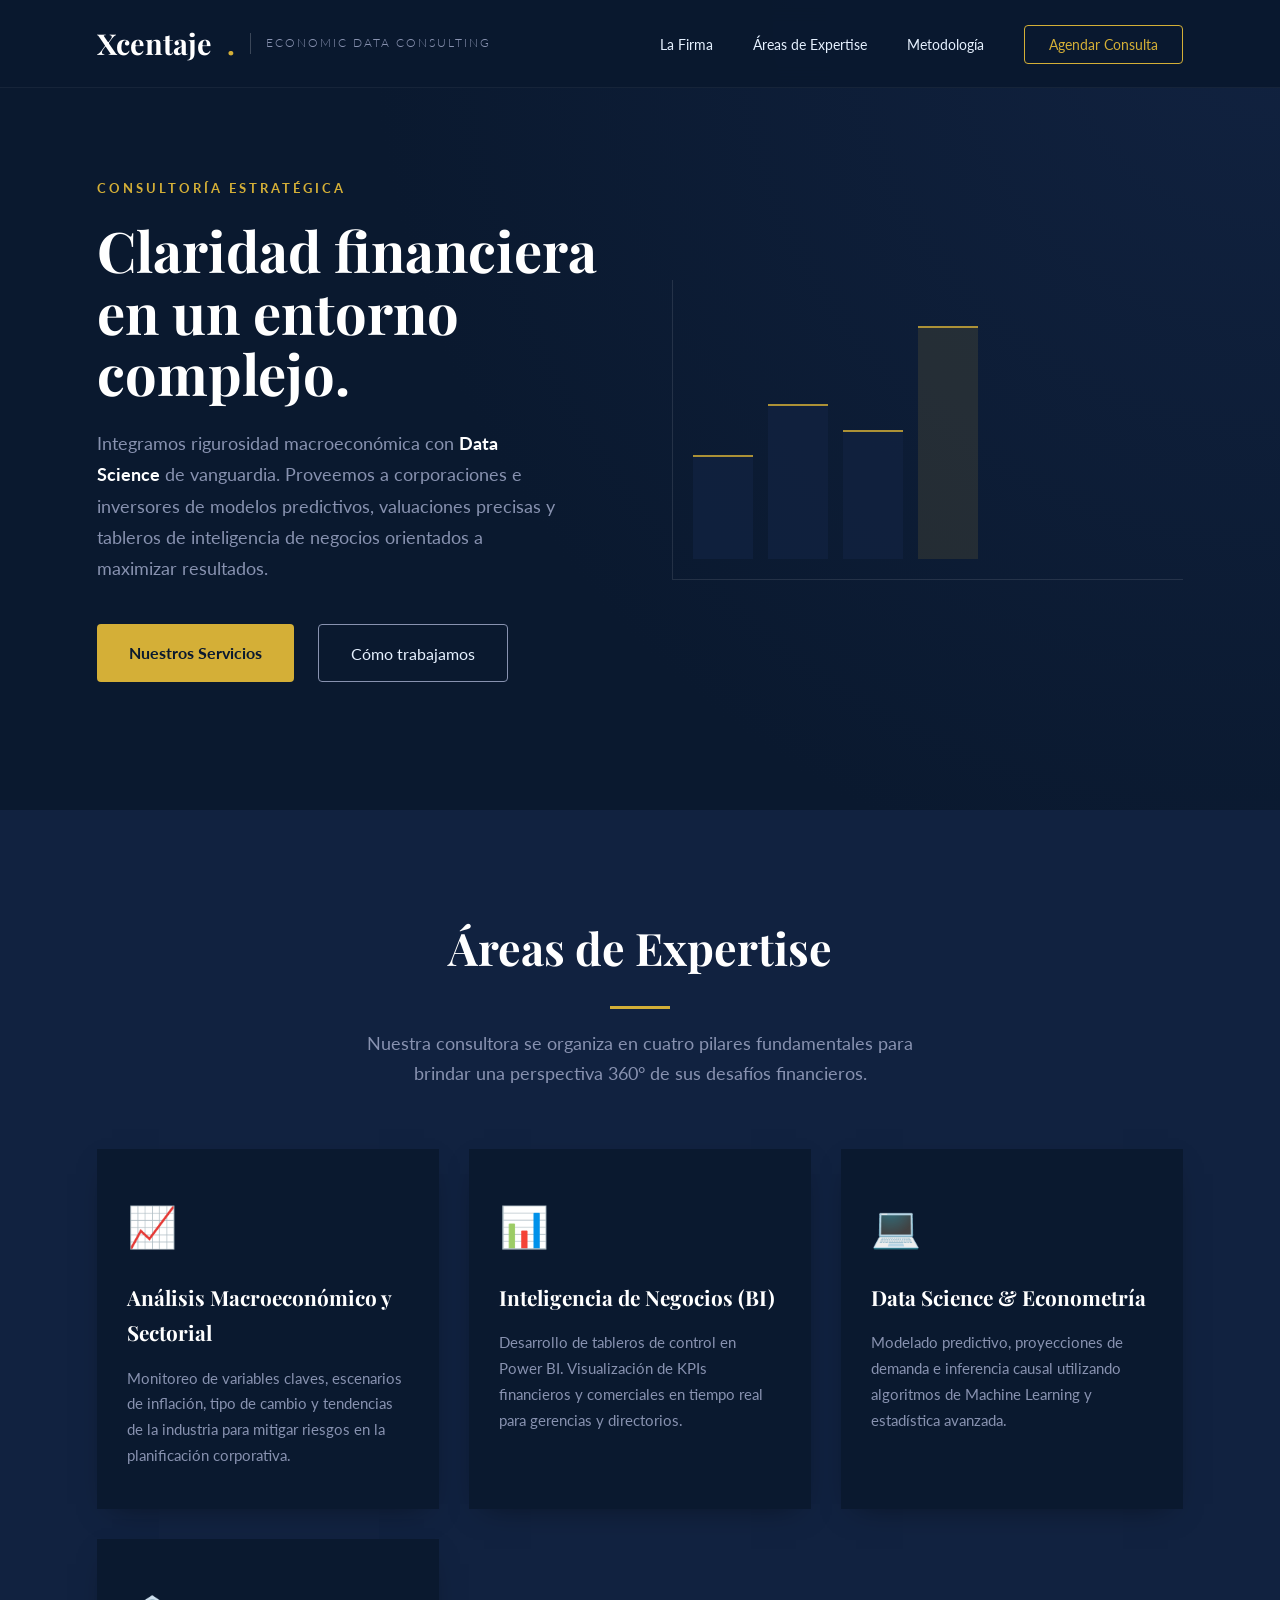
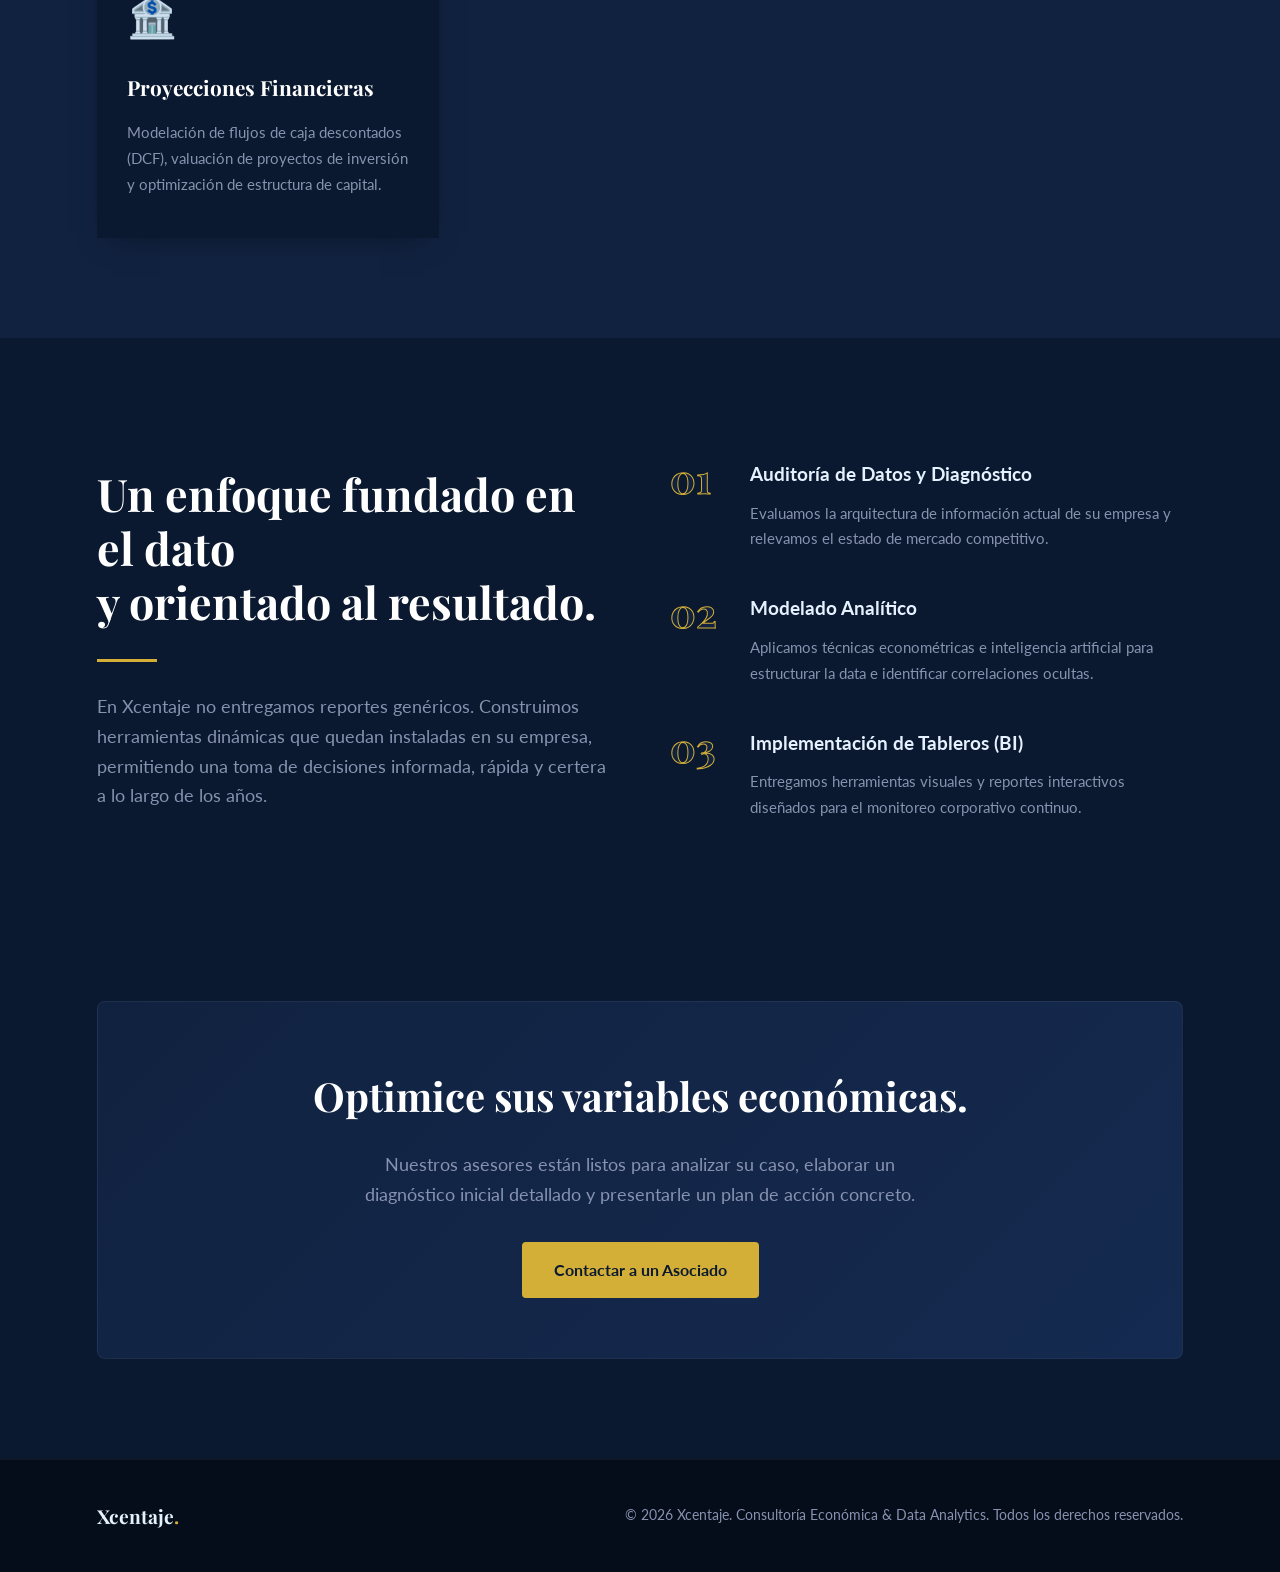
==== index.html @ 8b8109c4 "Commit inicial de propuesta consultora" ====
<!DOCTYPE html>
<html lang="es">

<head>
    <meta charset="UTF-8">
    <meta name="viewport" content="width=device-width, initial-scale=1.0">
    <title>Xcentaje | Consultoría Económica & Data Analytics</title>
    <!-- Fuentes corporativas modernas: Playfair Display para títulos (otorga autoridad) y Lato para lectura -->
    <link
        href="https://fonts.googleapis.com/css2?family=Lato:wght@300;400;700&family=Playfair+Display:wght@500;700&display=swap"
        rel="stylesheet">
    <link rel="stylesheet" href="style.css">
</head>

<body>
    <!-- Menú de Navegación -->
    <nav class="navbar">
        <div class="container nav-container">
            <div class="logo">
                Xcentaje<span class="dot">.</span>
                <span class="logo-sub">Economic Data Consulting</span>
            </div>
            <ul class="nav-menu">
                <li><a href="#firma">La Firma</a></li>
                <li><a href="#expertise">Áreas de Expertise</a></li>
                <li><a href="#metodologia">Metodología</a></li>
                <li><a href="#contacto" class="btn-gold">Agendar Consulta</a></li>
            </ul>
        </div>
    </nav>

    <!-- Hero Section -->
    <section class="hero" id="firma">
        <div class="container hero-grid">
            <div class="hero-text">
                <div class="tagline">CONSULTORÍA ESTRATÉGICA</div>
                <h1>Claridad financiera en un entorno complejo.</h1>
                <p>Integramos rigurosidad macroeconómica con <strong>Data Science</strong> de vanguardia. Proveemos a
                    corporaciones e inversores de modelos predictivos, valuaciones precisas y tableros de inteligencia
                    de negocios orientados a maximizar resultados.</p>
                <div class="hero-buttons">
                    <a href="#expertise" class="btn-gold-solid">Nuestros Servicios</a>
                    <a href="#metodologia" class="btn-outline-white">Cómo trabajamos</a>
                </div>
            </div>
            <!-- Elemento decorativo gráfico (representa un gráfico económico) -->
            <div class="hero-graphic">
                <div class="bar bar-1"></div>
                <div class="bar bar-2"></div>
                <div class="bar bar-3"></div>
                <div class="bar bar-4"></div>
                <div class="trend-line"></div>
            </div>
        </div>
    </section>

    <!-- Áreas de Expertise -->
    <section class="expertise-section" id="expertise">
        <div class="container">
            <div class="section-title text-center">
                <h2>Áreas de Expertise</h2>
                <div class="divider text-center"></div>
                <p>Nuestra consultora se organiza en cuatro pilares fundamentales para brindar una perspectiva 360° de
                    sus desafíos financieros.</p>
            </div>

            <div class="expertise-grid">
                <!-- Tarjeta 1 -->
                <div class="card-expertise">
                    <div class="icon">📈</div>
                    <h3>Análisis Macroeconómico y Sectorial</h3>
                    <p>Monitoreo de variables claves, escenarios de inflación, tipo de cambio y tendencias de la
                        industria para mitigar riesgos en la planificación corporativa.</p>
                </div>
                <!-- Tarjeta 2 -->
                <div class="card-expertise">
                    <div class="icon">📊</div>
                    <h3>Inteligencia de Negocios (BI)</h3>
                    <p>Desarrollo de tableros de control en Power BI. Visualización de KPIs financieros y comerciales en
                        tiempo real para gerencias y directorios.</p>
                </div>
                <!-- Tarjeta 3 -->
                <div class="card-expertise">
                    <div class="icon">💻</div>
                    <h3>Data Science & Econometría</h3>
                    <p>Modelado predictivo, proyecciones de demanda e inferencia causal utilizando algoritmos de Machine
                        Learning y estadística avanzada.</p>
                </div>
                <!-- Tarjeta 4 -->
                <div class="card-expertise">
                    <div class="icon">🏦</div>
                    <h3>Proyecciones Financieras</h3>
                    <p>Modelación de flujos de caja descontados (DCF), valuación de proyectos de inversión y
                        optimización de estructura de capital.</p>
                </div>
            </div>
        </div>
    </section>

    <!-- Metodología (Proceso) -->
    <section class="process-section" id="metodologia">
        <div class="container">
            <div class="process-grid">
                <div class="process-info">
                    <h2>Un enfoque fundado en el dato <br>y orientado al resultado.</h2>
                    <div class="divider"></div>
                    <p>En Xcentaje no entregamos reportes genéricos. Construimos herramientas dinámicas que quedan
                        instaladas en su empresa, permitiendo una toma de decisiones informada, rápida y certera a lo
                        largo de los años.</p>
                </div>
                <div class="process-steps">
                    <div class="step">
                        <div class="step-num">01</div>
                        <div class="step-text">
                            <h4>Auditoría de Datos y Diagnóstico</h4>
                            <p>Evaluamos la arquitectura de información actual de su empresa y relevamos el estado de
                                mercado competitivo.</p>
                        </div>
                    </div>
                    <div class="step">
                        <div class="step-num">02</div>
                        <div class="step-text">
                            <h4>Modelado Analítico</h4>
                            <p>Aplicamos técnicas econométricas e inteligencia artificial para estructurar la data e
                                identificar correlaciones ocultas.</p>
                        </div>
                    </div>
                    <div class="step">
                        <div class="step-num">03</div>
                        <div class="step-text">
                            <h4>Implementación de Tableros (BI)</h4>
                            <p>Entregamos herramientas visuales y reportes interactivos diseñados para el monitoreo
                                corporativo continuo.</p>
                        </div>
                    </div>
                </div>
            </div>
        </div>
    </section>

    <!-- Call to action -->
    <section class="cta-section" id="contacto">
        <div class="container text-center">
            <div class="cta-box">
                <h2>Optimice sus variables económicas.</h2>
                <p>Nuestros asesores están listos para analizar su caso, elaborar un diagnóstico inicial detallado y
                    presentarle un plan de acción concreto.</p>
                <div class="cta-buttons" style="margin-top: 2rem;">
                    <a href="#" class="btn-gold-solid">Contactar a un Asociado</a>
                </div>
            </div>
        </div>
    </section>

    <!-- Footer -->
    <footer>
        <div class="container footer-content">
            <div class="footer-logo">
                Xcentaje<span class="dot">.</span>
            </div>
            <div class="footer-copy">
                &copy; 2026 Xcentaje. Consultoría Económica & Data Analytics. Todos los derechos reservados.
            </div>
        </div>
    </footer>
</body>

</html>
---- style.css ----
/* === Variables de Diseño Corporativo (Económico/Consultoría) === */
:root {
    --primary-dark: #0A192F;
    /* Azul marino muy oscuro, serio */
    --secondary-dark: #112240;
    /* Azul secundario para tarjetas */
    --gold: #D4AF37;
    /* Dorado para denotar riqueza/finanzas */
    --gold-hover: #F1D570;
    --text-main: #E6F1FF;
    /* Blanco azulado para máxima lectura */
    --text-muted: #8892B0;
    /* Gris azulado para párrafos */
    --white: #ffffff;

    --font-heading: 'Playfair Display', serif;
    /* Autoridad y elegancia */
    --font-body: 'Lato', sans-serif;
    /* Minimalismo y legibilidad datos */
}

* {
    margin: 0;
    padding: 0;
    box-sizing: border-box;
}

body {
    background-color: var(--primary-dark);
    color: var(--text-main);
    font-family: var(--font-body);
    line-height: 1.7;
    overflow-x: hidden;
}

.container {
    max-width: 1150px;
    margin: 0 auto;
    padding: 0 2rem;
}

.text-center {
    text-align: center;
}

/* === Navbar === */
.navbar {
    position: fixed;
    width: 100%;
    top: 0;
    background-color: rgba(10, 25, 47, 0.95);
    backdrop-filter: blur(10px);
    border-bottom: 1px solid rgba(255, 255, 255, 0.05);
    z-index: 1000;
    padding: 1.2rem 0;
    transition: 0.3s;
}

.nav-container {
    display: flex;
    justify-content: space-between;
    align-items: center;
}

.logo {
    font-family: var(--font-heading);
    font-size: 1.8rem;
    font-weight: 700;
    color: var(--white);
    display: flex;
    align-items: center;
    gap: 15px;
}

.logo .dot {
    color: var(--gold);
}

.logo-sub {
    font-family: var(--font-body);
    font-size: 0.75rem;
    color: var(--text-muted);
    font-weight: 300;
    letter-spacing: 2px;
    border-left: 1px solid rgba(255, 255, 255, 0.2);
    padding-left: 15px;
    text-transform: uppercase;
}

.nav-menu {
    list-style: none;
    display: flex;
    gap: 2.5rem;
    align-items: center;
}

.nav-menu a {
    text-decoration: none;
    color: var(--text-main);
    font-size: 0.9rem;
    font-weight: 400;
    transition: 0.3s;
}

.nav-menu a:hover {
    color: var(--gold);
}

/* Botones Nav */
.btn-gold {
    border: 1px solid var(--gold);
    padding: 0.6rem 1.5rem;
    border-radius: 4px;
    color: var(--gold) !important;
}

.btn-gold:hover {
    background-color: rgba(212, 175, 55, 0.1);
}

/* === Botones Generales === */
.btn-gold-solid {
    background-color: var(--gold);
    color: var(--primary-dark) !important;
    text-decoration: none;
    padding: 0.9rem 2rem;
    border-radius: 4px;
    font-weight: 700;
    transition: 0.3s;
    display: inline-block;
}

.btn-gold-solid:hover {
    background-color: var(--gold-hover);
    transform: translateY(-2px);
}

.btn-outline-white {
    border: 1px solid var(--text-muted);
    color: var(--text-main) !important;
    text-decoration: none;
    padding: 0.9rem 2rem;
    border-radius: 4px;
    font-weight: 400;
    transition: 0.3s;
    display: inline-block;
}

.btn-outline-white:hover {
    border-color: var(--white);
    color: var(--white) !important;
    background-color: rgba(255, 255, 255, 0.05);
}

/* === Hero Section === */
.hero {
    padding-top: 150px;
    padding-bottom: 100px;
    min-height: 90vh;
    display: flex;
    align-items: center;
    position: relative;
    background: radial-gradient(circle at top right, rgba(17, 34, 64, 1) 0%, rgba(10, 25, 47, 1) 60%);
}

.hero-grid {
    display: grid;
    grid-template-columns: 1fr 1fr;
    gap: 4rem;
    align-items: center;
}

.tagline {
    color: var(--gold);
    font-size: 0.8rem;
    font-weight: 700;
    letter-spacing: 3px;
    margin-bottom: 20px;
}

.hero h1 {
    font-family: var(--font-heading);
    font-size: 3.5rem;
    line-height: 1.1;
    margin-bottom: 1.5rem;
    color: var(--white);
}

.hero p {
    font-size: 1.15rem;
    color: var(--text-muted);
    margin-bottom: 2.5rem;
    max-width: 90%;
}

.hero p strong {
    color: var(--white);
    font-weight: 700;
}

.hero-buttons {
    display: flex;
    gap: 1.5rem;
}

/* Gráfico abstracto hero (Pura CSS) */
.hero-graphic {
    display: flex;
    align-items: flex-end;
    gap: 15px;
    height: 300px;
    position: relative;
    padding: 20px;
    border-bottom: 1px solid rgba(255, 255, 255, 0.1);
    border-left: 1px solid rgba(255, 255, 255, 0.1);
    animation: fadeIn 2s ease;
}

.bar {
    width: 60px;
    background: var(--secondary-dark);
    border-top: 2px solid var(--gold);
    transition: 1s ease-in-out;
    opacity: 0.8;
}

.bar:hover {
    opacity: 1;
    background: rgba(212, 175, 55, 0.2);
}

.bar-1 {
    height: 40%;
    animation: grow 1s ease-out;
}

.bar-2 {
    height: 60%;
    animation: grow 1.4s ease-out;
}

.bar-3 {
    height: 50%;
    animation: grow 1.8s ease-out;
}

.bar-4 {
    height: 90%;
    animation: grow 2.2s ease-out;
    background: rgba(212, 175, 55, 0.15);
}

@keyframes grow {
    from {
        height: 0;
    }
}

/* === Expertise Section === */
.expertise-section {
    padding: 100px 0;
    background-color: var(--secondary-dark);
}

.section-title {
    margin-bottom: 60px;
}

.section-title h2 {
    font-family: var(--font-heading);
    font-size: 2.8rem;
    color: var(--white);
}

.divider {
    height: 3px;
    width: 60px;
    background-color: var(--gold);
    margin: 20px auto;
}

.section-title p {
    color: var(--text-muted);
    max-width: 600px;
    margin: 0 auto;
    font-size: 1.1rem;
}

.expertise-grid {
    display: grid;
    grid-template-columns: repeat(auto-fit, minmax(250px, 1fr));
    gap: 30px;
}

.card-expertise {
    background-color: var(--primary-dark);
    padding: 40px 30px;
    border-top: 3px solid transparent;
    transition: 0.3s;
    box-shadow: 0 10px 30px -15px rgba(0, 0, 0, 0.5);
}

.card-expertise:hover {
    border-top-color: var(--gold);
    transform: translateY(-5px);
}

.card-expertise .icon {
    font-size: 2.5rem;
    margin-bottom: 20px;
}

.card-expertise h3 {
    font-family: var(--font-heading);
    font-size: 1.3rem;
    color: var(--white);
    margin-bottom: 15px;
}

.card-expertise p {
    font-size: 0.95rem;
    color: var(--text-muted);
}

/* === Proceso / Metodología === */
.process-section {
    padding: 120px 0;
    background-color: var(--primary-dark);
}

.process-grid {
    display: grid;
    grid-template-columns: 1fr 1fr;
    gap: 60px;
    align-items: center;
}

.process-info h2 {
    font-family: var(--font-heading);
    font-size: 2.8rem;
    color: var(--white);
    line-height: 1.2;
}

.process-info .divider {
    margin: 30px 0;
}

.process-info p {
    color: var(--text-muted);
    font-size: 1.1rem;
}

.process-steps {
    display: flex;
    flex-direction: column;
    gap: 40px;
}

.step {
    display: flex;
    gap: 20px;
}

.step-num {
    font-family: var(--font-heading);
    font-size: 2.5rem;
    color: var(--secondary-dark);
    font-weight: 700;
    line-height: 1;
    -webkit-text-stroke: 1px var(--gold);
    min-width: 60px;
}

.step-text h4 {
    color: var(--text-main);
    font-size: 1.2rem;
    margin-bottom: 10px;
}

.step-text p {
    color: var(--text-muted);
    font-size: 0.95rem;
}

/* === CTA Box === */
.cta-section {
    padding: 60px 0 100px 0;
    background-color: var(--primary-dark);
}

.cta-box {
    background: linear-gradient(135deg, var(--secondary-dark), #152A50);
    padding: 60px 40px;
    border-radius: 8px;
    border: 1px solid rgba(255, 255, 255, 0.05);
}

.cta-box h2 {
    font-family: var(--font-heading);
    font-size: 2.5rem;
    color: var(--white);
    margin-bottom: 20px;
}

.cta-box p {
    color: var(--text-muted);
    max-width: 600px;
    margin: 0 auto;
    font-size: 1.1rem;
}

/* === Footer === */
footer {
    background-color: #050d1a;
    padding: 40px 0;
    border-top: 1px solid rgba(255, 255, 255, 0.05);
}

.footer-content {
    display: flex;
    justify-content: space-between;
    align-items: center;
}

.footer-logo {
    font-family: var(--font-heading);
    color: var(--text-main);
    font-weight: 700;
    font-size: 1.2rem;
}

.footer-logo .dot {
    color: var(--gold);
}

.footer-copy {
    color: var(--text-muted);
    font-size: 0.85rem;
}

/* Responsivo Simple */
@media (max-width: 900px) {
    .nav-menu {
        display: none;
    }

    .hero-grid,
    .process-grid {
        grid-template-columns: 1fr;
    }

    .hero-graphic {
        display: none;
    }

    .hero h1 {
        font-size: 2.8rem;
    }
}
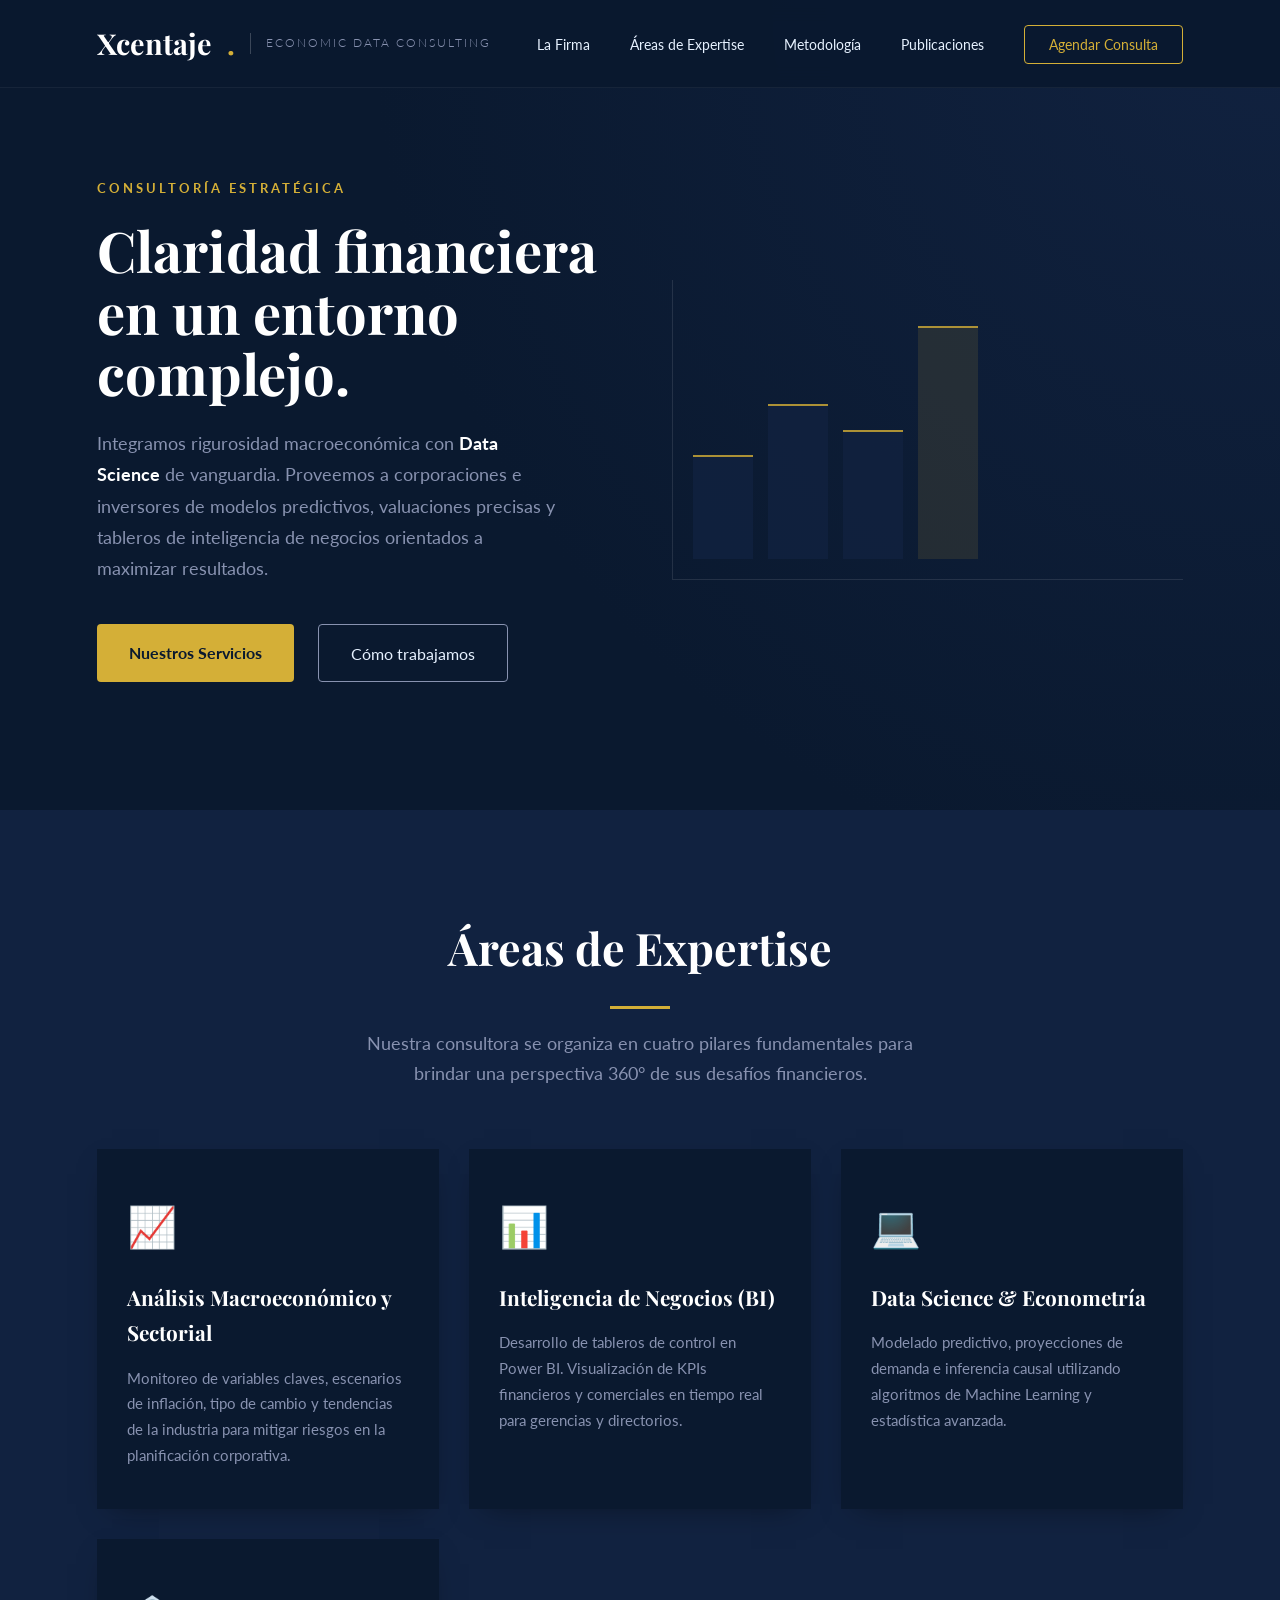
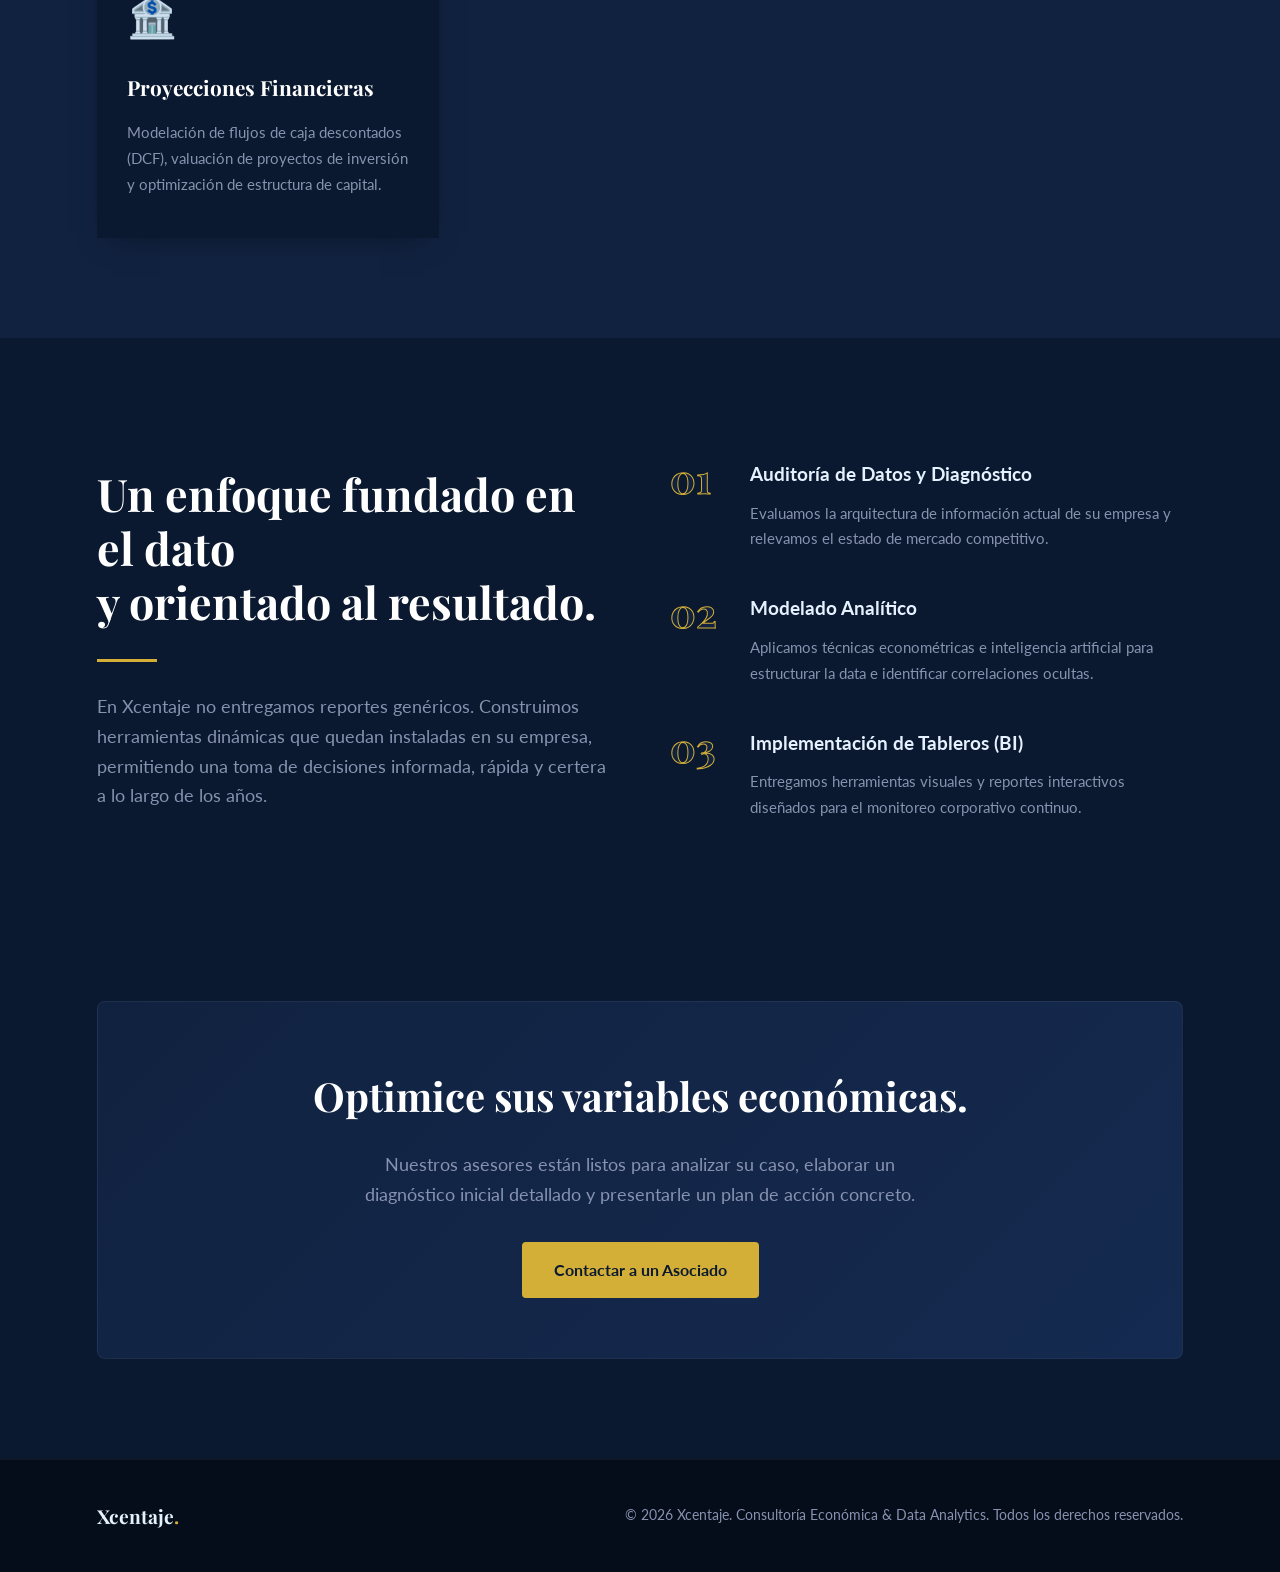
==== commit 1963bbdf: "Agregar seccion de publicaciones" ====
--- a/index.html
+++ b/index.html
@@ -24,6 +24,7 @@
                 <li><a href="#firma">La Firma</a></li>
                 <li><a href="#expertise">Áreas de Expertise</a></li>
                 <li><a href="#metodologia">Metodología</a></li>
+                <li><a href="publicaciones.html">Publicaciones</a></li>
                 <li><a href="#contacto" class="btn-gold">Agendar Consulta</a></li>
             </ul>
         </div>
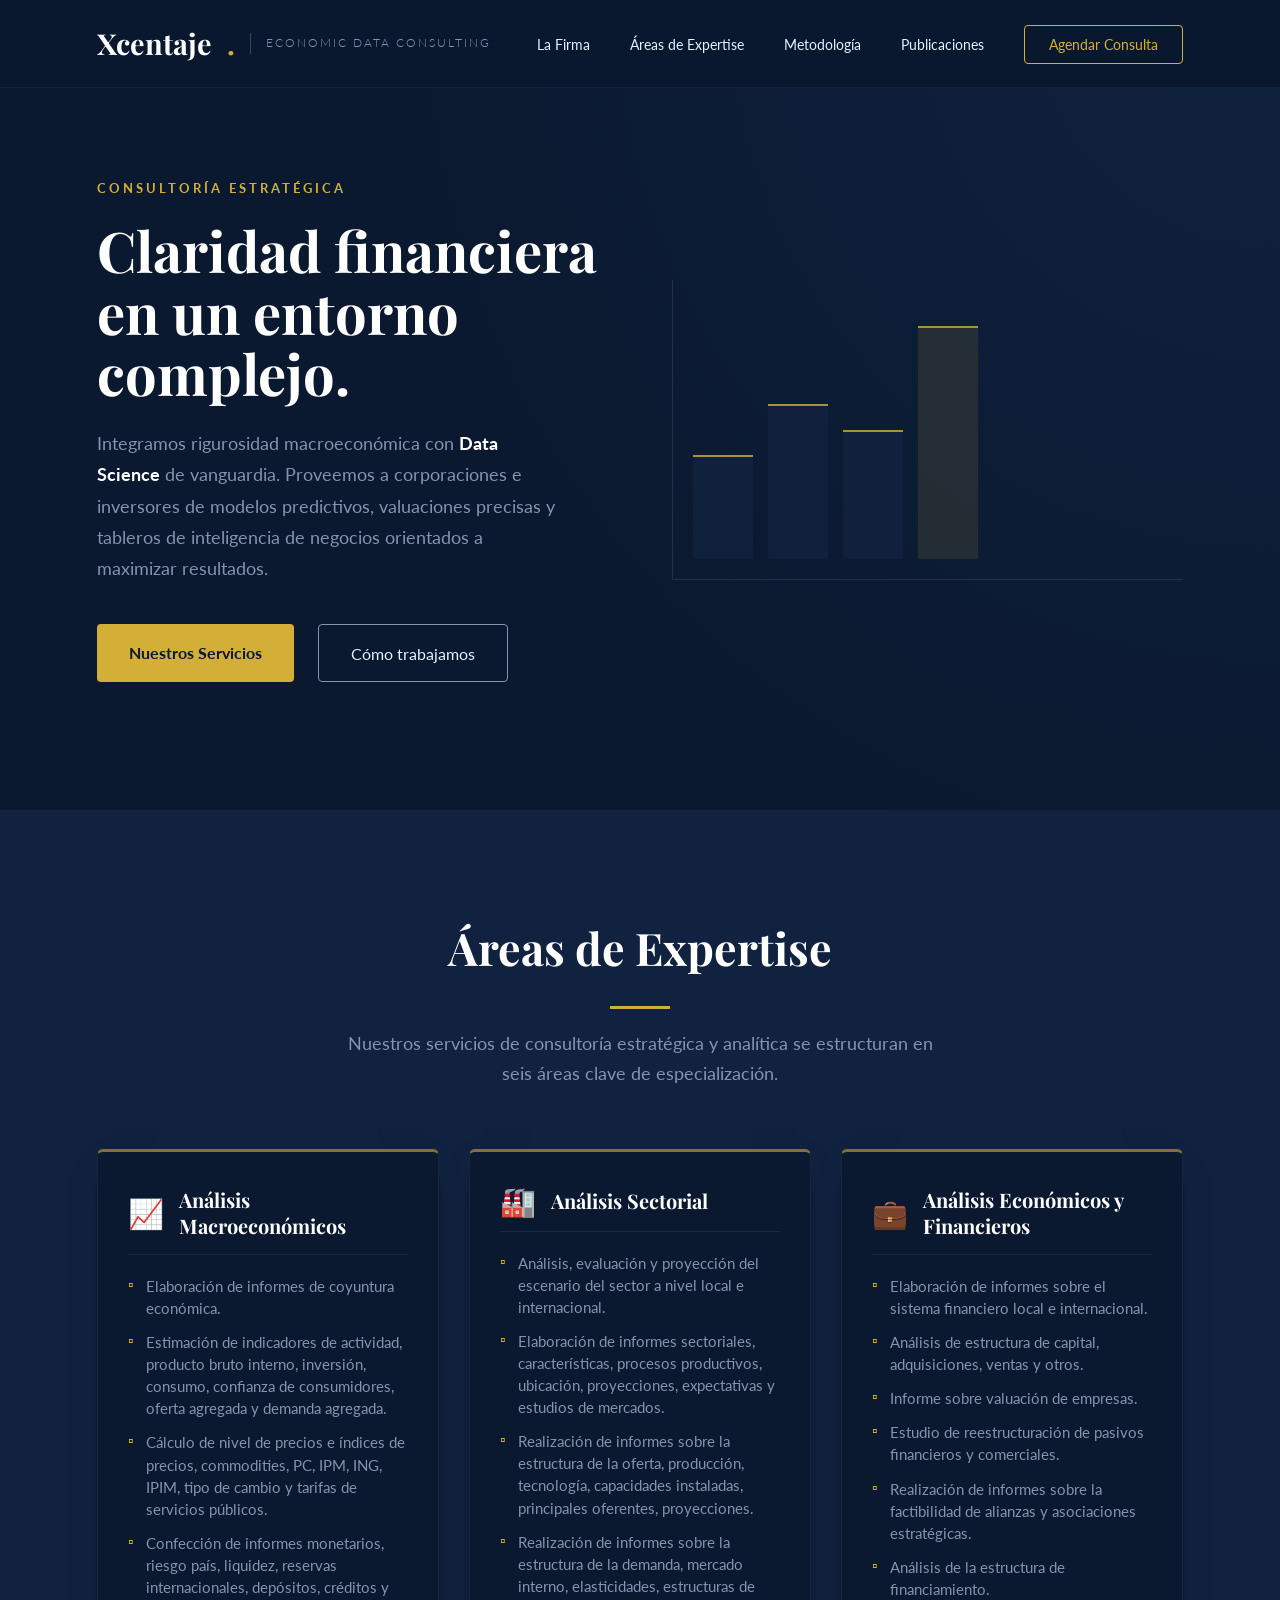
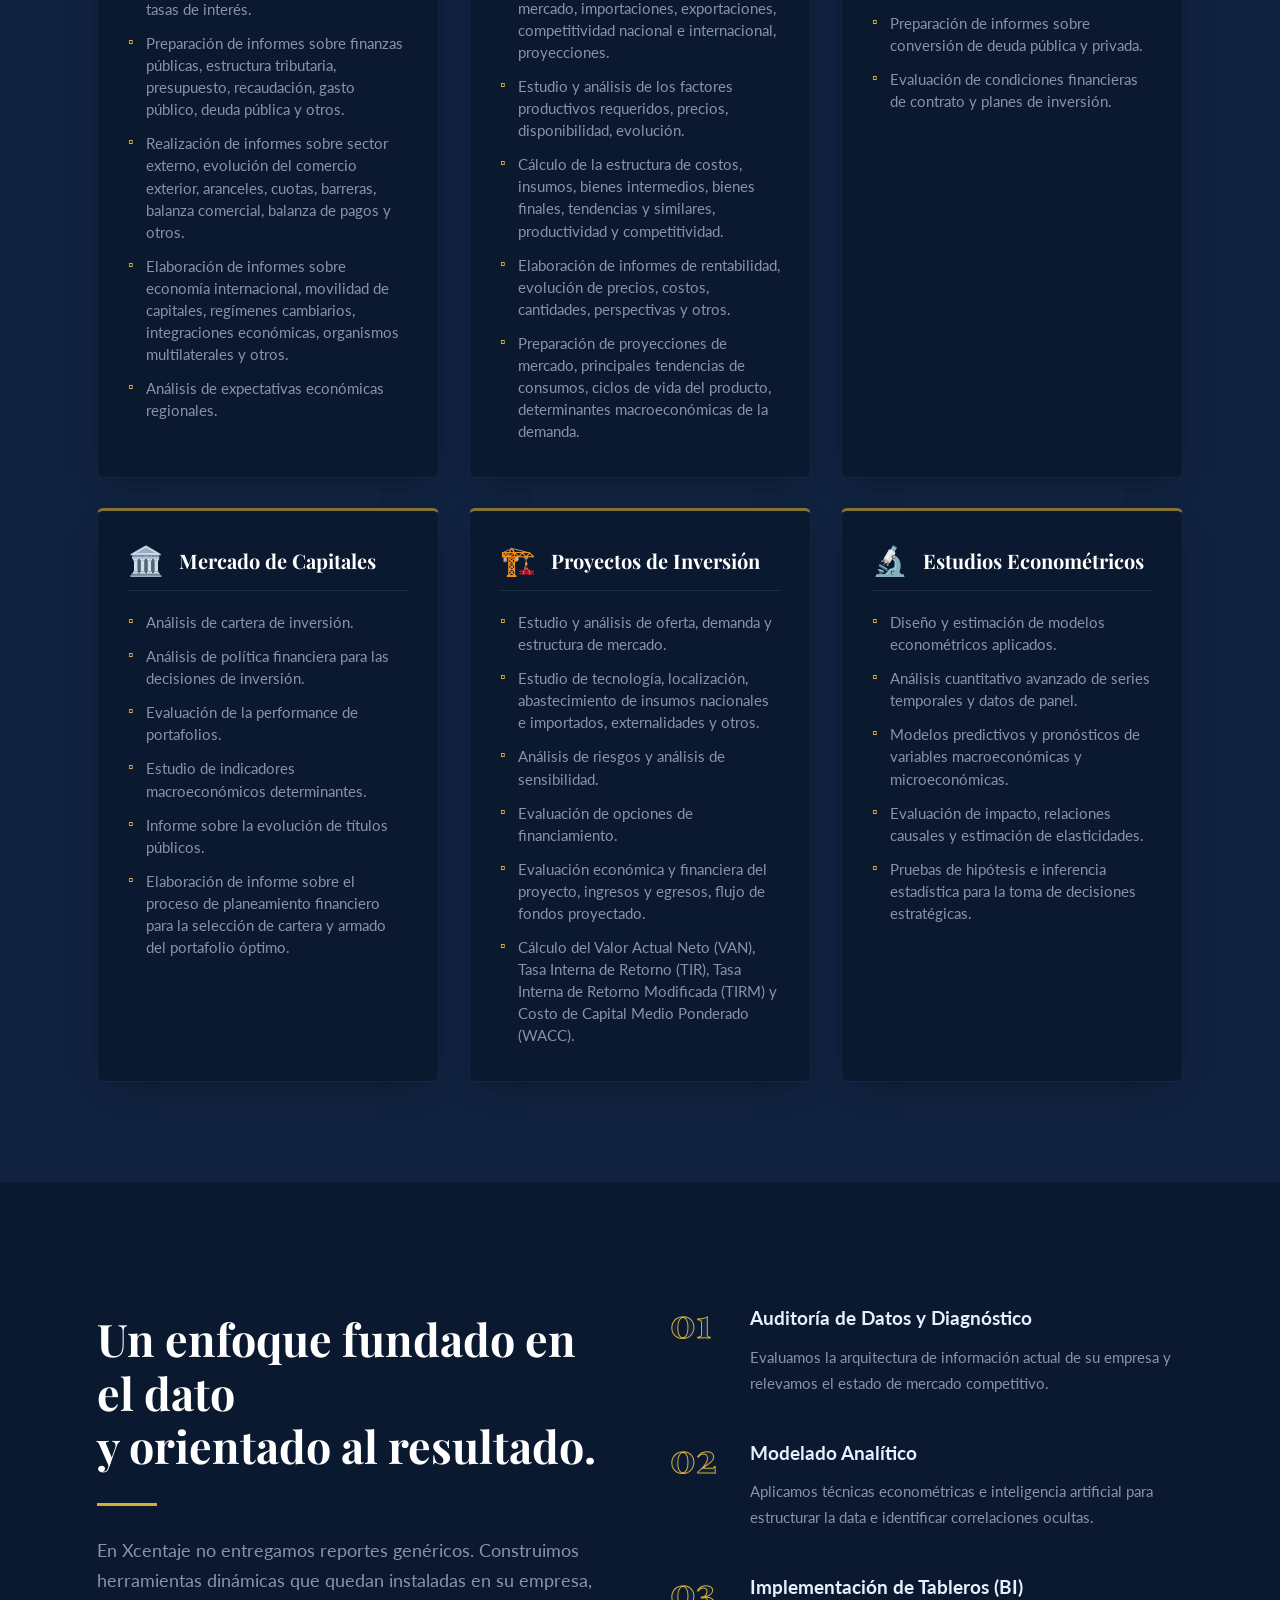
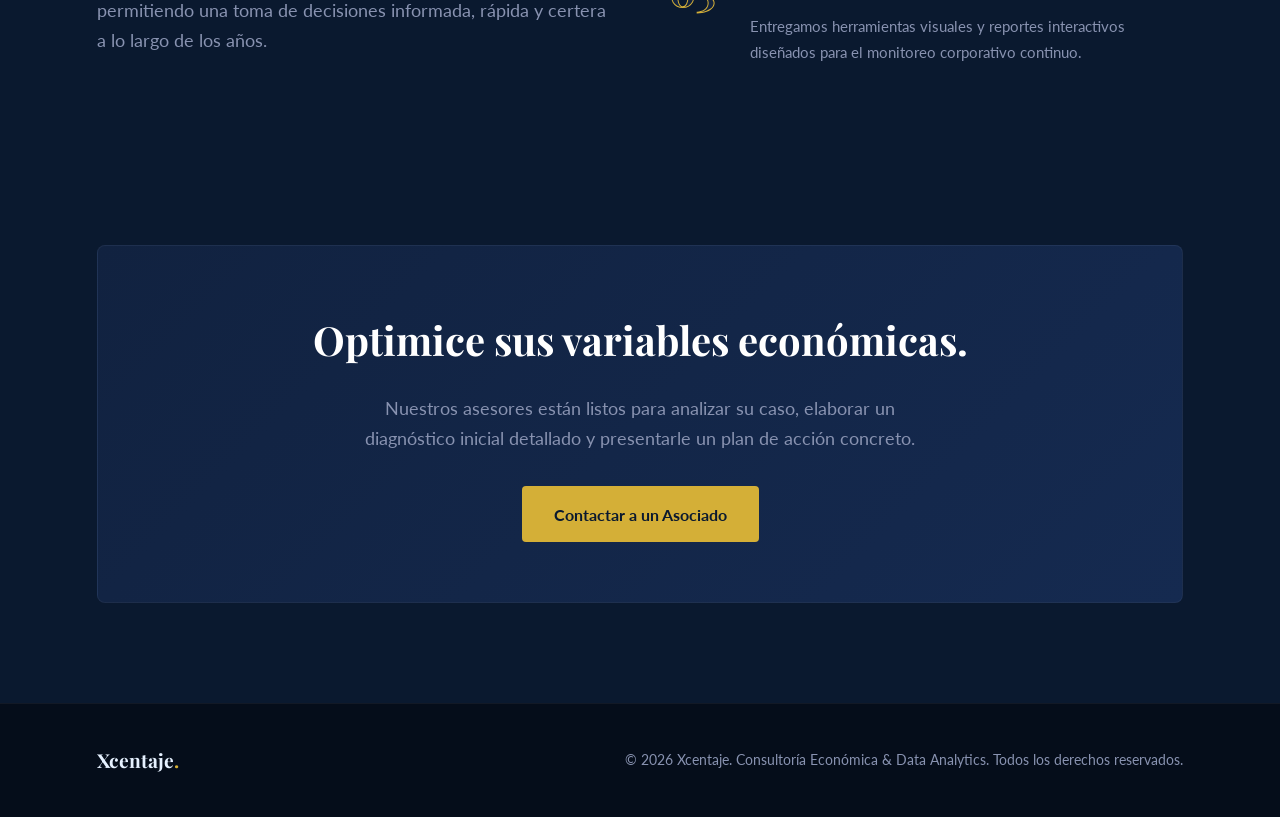
==== commit d8a7eb82: "Actualizar seccion de Areas de Expertise con detalle de estudios e informes" ====
--- a/index.html
+++ b/index.html
@@ -25,7 +25,7 @@
                 <li><a href="#expertise">Áreas de Expertise</a></li>
                 <li><a href="#metodologia">Metodología</a></li>
                 <li><a href="publicaciones.html">Publicaciones</a></li>
-                <li><a href="#contacto" class="btn-gold">Agendar Consulta</a></li>
+                <li><a href="contacto.html" class="btn-gold">Agendar Consulta</a></li>
             </ul>
         </div>
     </nav>
@@ -61,38 +61,109 @@
             <div class="section-title text-center">
                 <h2>Áreas de Expertise</h2>
                 <div class="divider text-center"></div>
-                <p>Nuestra consultora se organiza en cuatro pilares fundamentales para brindar una perspectiva 360° de
-                    sus desafíos financieros.</p>
+                <p>Nuestros servicios de consultoría estratégica y analítica se estructuran en seis áreas clave de especialización.</p>
             </div>
 
             <div class="expertise-grid">
-                <!-- Tarjeta 1 -->
-                <div class="card-expertise">
-                    <div class="icon">📈</div>
-                    <h3>Análisis Macroeconómico y Sectorial</h3>
-                    <p>Monitoreo de variables claves, escenarios de inflación, tipo de cambio y tendencias de la
-                        industria para mitigar riesgos en la planificación corporativa.</p>
-                </div>
-                <!-- Tarjeta 2 -->
-                <div class="card-expertise">
-                    <div class="icon">📊</div>
-                    <h3>Inteligencia de Negocios (BI)</h3>
-                    <p>Desarrollo de tableros de control en Power BI. Visualización de KPIs financieros y comerciales en
-                        tiempo real para gerencias y directorios.</p>
-                </div>
-                <!-- Tarjeta 3 -->
-                <div class="card-expertise">
-                    <div class="icon">💻</div>
-                    <h3>Data Science & Econometría</h3>
-                    <p>Modelado predictivo, proyecciones de demanda e inferencia causal utilizando algoritmos de Machine
-                        Learning y estadística avanzada.</p>
-                </div>
-                <!-- Tarjeta 4 -->
-                <div class="card-expertise">
-                    <div class="icon">🏦</div>
-                    <h3>Proyecciones Financieras</h3>
-                    <p>Modelación de flujos de caja descontados (DCF), valuación de proyectos de inversión y
-                        optimización de estructura de capital.</p>
+                <!-- Tarjeta 1: ANÁLISIS MACROECONÓMICOS -->
+                <div class="card-expertise">
+                    <div class="expertise-header">
+                        <div class="icon">📈</div>
+                        <h3>Análisis Macroeconómicos</h3>
+                    </div>
+                    <ul class="expertise-list">
+                        <li>Elaboración de informes de coyuntura económica.</li>
+                        <li>Estimación de indicadores de actividad, producto bruto interno, inversión, consumo, confianza de consumidores, oferta agregada y demanda agregada.</li>
+                        <li>Cálculo de nivel de precios e índices de precios, commodities, PC, IPM, ING, IPIM, tipo de cambio y tarifas de servicios públicos.</li>
+                        <li>Confección de informes monetarios, riesgo país, liquidez, reservas internacionales, depósitos, créditos y tasas de interés.</li>
+                        <li>Preparación de informes sobre finanzas públicas, estructura tributaria, presupuesto, recaudación, gasto público, deuda pública y otros.</li>
+                        <li>Realización de informes sobre sector externo, evolución del comercio exterior, aranceles, cuotas, barreras, balanza comercial, balanza de pagos y otros.</li>
+                        <li>Elaboración de informes sobre economía internacional, movilidad de capitales, regímenes cambiarios, integraciones económicas, organismos multilaterales y otros.</li>
+                        <li>Análisis de expectativas económicas regionales.</li>
+                    </ul>
+                </div>
+
+                <!-- Tarjeta 2: ANÁLISIS SECTORIAL -->
+                <div class="card-expertise">
+                    <div class="expertise-header">
+                        <div class="icon">🏭</div>
+                        <h3>Análisis Sectorial</h3>
+                    </div>
+                    <ul class="expertise-list">
+                        <li>Análisis, evaluación y proyección del escenario del sector a nivel local e internacional.</li>
+                        <li>Elaboración de informes sectoriales, características, procesos productivos, ubicación, proyecciones, expectativas y estudios de mercados.</li>
+                        <li>Realización de informes sobre la estructura de la oferta, producción, tecnología, capacidades instaladas, principales oferentes, proyecciones.</li>
+                        <li>Realización de informes sobre la estructura de la demanda, mercado interno, elasticidades, estructuras de mercado, importaciones, exportaciones, competitividad nacional e internacional, proyecciones.</li>
+                        <li>Estudio y análisis de los factores productivos requeridos, precios, disponibilidad, evolución.</li>
+                        <li>Cálculo de la estructura de costos, insumos, bienes intermedios, bienes finales, tendencias y similares, productividad y competitividad.</li>
+                        <li>Elaboración de informes de rentabilidad, evolución de precios, costos, cantidades, perspectivas y otros.</li>
+                        <li>Preparación de proyecciones de mercado, principales tendencias de consumos, ciclos de vida del producto, determinantes macroeconómicas de la demanda.</li>
+                    </ul>
+                </div>
+
+                <!-- Tarjeta 3: ANÁLISIS ECONÓMICOS Y FINANCIEROS -->
+                <div class="card-expertise">
+                    <div class="expertise-header">
+                        <div class="icon">💼</div>
+                        <h3>Análisis Económicos y Financieros</h3>
+                    </div>
+                    <ul class="expertise-list">
+                        <li>Elaboración de informes sobre el sistema financiero local e internacional.</li>
+                        <li>Análisis de estructura de capital, adquisiciones, ventas y otros.</li>
+                        <li>Informe sobre valuación de empresas.</li>
+                        <li>Estudio de reestructuración de pasivos financieros y comerciales.</li>
+                        <li>Realización de informes sobre la factibilidad de alianzas y asociaciones estratégicas.</li>
+                        <li>Análisis de la estructura de financiamiento.</li>
+                        <li>Preparación de informes sobre conversión de deuda pública y privada.</li>
+                        <li>Evaluación de condiciones financieras de contrato y planes de inversión.</li>
+                    </ul>
+                </div>
+
+                <!-- Tarjeta 4: MERCADO DE CAPITALES -->
+                <div class="card-expertise">
+                    <div class="expertise-header">
+                        <div class="icon">🏛️</div>
+                        <h3>Mercado de Capitales</h3>
+                    </div>
+                    <ul class="expertise-list">
+                        <li>Análisis de cartera de inversión.</li>
+                        <li>Análisis de política financiera para las decisiones de inversión.</li>
+                        <li>Evaluación de la performance de portafolios.</li>
+                        <li>Estudio de indicadores macroeconómicos determinantes.</li>
+                        <li>Informe sobre la evolución de títulos públicos.</li>
+                        <li>Elaboración de informe sobre el proceso de planeamiento financiero para la selección de cartera y armado del portafolio óptimo.</li>
+                    </ul>
+                </div>
+
+                <!-- Tarjeta 5: PROYECTOS DE INVERSIÓN -->
+                <div class="card-expertise">
+                    <div class="expertise-header">
+                        <div class="icon">🏗️</div>
+                        <h3>Proyectos de Inversión</h3>
+                    </div>
+                    <ul class="expertise-list">
+                        <li>Estudio y análisis de oferta, demanda y estructura de mercado.</li>
+                        <li>Estudio de tecnología, localización, abastecimiento de insumos nacionales e importados, externalidades y otros.</li>
+                        <li>Análisis de riesgos y análisis de sensibilidad.</li>
+                        <li>Evaluación de opciones de financiamiento.</li>
+                        <li>Evaluación económica y financiera del proyecto, ingresos y egresos, flujo de fondos proyectado.</li>
+                        <li>Cálculo del Valor Actual Neto (VAN), Tasa Interna de Retorno (TIR), Tasa Interna de Retorno Modificada (TIRM) y Costo de Capital Medio Ponderado (WACC).</li>
+                    </ul>
+                </div>
+
+                <!-- Tarjeta 6: ESTUDIOS ECONOMÉTRICOS -->
+                <div class="card-expertise">
+                    <div class="expertise-header">
+                        <div class="icon">🔬</div>
+                        <h3>Estudios Econométricos</h3>
+                    </div>
+                    <ul class="expertise-list">
+                        <li>Diseño y estimación de modelos econométricos aplicados.</li>
+                        <li>Análisis cuantitativo avanzado de series temporales y datos de panel.</li>
+                        <li>Modelos predictivos y pronósticos de variables macroeconómicas y microeconómicas.</li>
+                        <li>Evaluación de impacto, relaciones causales y estimación de elasticidades.</li>
+                        <li>Pruebas de hipótesis e inferencia estadística para la toma de decisiones estratégicas.</li>
+                    </ul>
                 </div>
             </div>
         </div>
@@ -147,7 +218,7 @@
                 <p>Nuestros asesores están listos para analizar su caso, elaborar un diagnóstico inicial detallado y
                     presentarle un plan de acción concreto.</p>
                 <div class="cta-buttons" style="margin-top: 2rem;">
-                    <a href="#" class="btn-gold-solid">Contactar a un Asociado</a>
+                    <a href="contacto.html" class="btn-gold-solid">Contactar a un Asociado</a>
                 </div>
             </div>
         </div>
--- a/style.css
+++ b/style.css
@@ -288,38 +288,84 @@
 
 .expertise-grid {
     display: grid;
-    grid-template-columns: repeat(auto-fit, minmax(250px, 1fr));
+    grid-template-columns: repeat(auto-fit, minmax(340px, 1fr));
     gap: 30px;
 }
 
 .card-expertise {
     background-color: var(--primary-dark);
-    padding: 40px 30px;
-    border-top: 3px solid transparent;
-    transition: 0.3s;
+    padding: 35px 30px;
+    border-radius: 6px;
+    border: 1px solid rgba(255, 255, 255, 0.06);
+    border-top: 3px solid rgba(212, 175, 55, 0.6);
+    transition: all 0.3s ease;
     box-shadow: 0 10px 30px -15px rgba(0, 0, 0, 0.5);
+    display: flex;
+    flex-direction: column;
 }
 
 .card-expertise:hover {
     border-top-color: var(--gold);
+    border-color: rgba(212, 175, 55, 0.35);
     transform: translateY(-5px);
-}
-
-.card-expertise .icon {
-    font-size: 2.5rem;
+    box-shadow: 0 15px 35px -10px rgba(0, 0, 0, 0.7), 0 0 15px rgba(212, 175, 55, 0.08);
+}
+
+.expertise-header {
+    display: flex;
+    align-items: center;
+    gap: 15px;
     margin-bottom: 20px;
-}
-
-.card-expertise h3 {
-    font-family: var(--font-heading);
-    font-size: 1.3rem;
-    color: var(--white);
-    margin-bottom: 15px;
-}
-
-.card-expertise p {
-    font-size: 0.95rem;
-    color: var(--text-muted);
+    padding-bottom: 15px;
+    border-bottom: 1px solid rgba(255, 255, 255, 0.08);
+}
+
+.expertise-header .icon {
+    font-size: 1.8rem;
+    line-height: 1;
+    display: flex;
+    align-items: center;
+    justify-content: center;
+}
+
+.expertise-header h3 {
+    font-family: var(--font-heading);
+    font-size: 1.25rem;
+    color: var(--white);
+    margin: 0;
+    line-height: 1.3;
+}
+
+.expertise-list {
+    list-style: none;
+    padding: 0;
+    margin: 0;
+    display: flex;
+    flex-direction: column;
+    gap: 12px;
+}
+
+.expertise-list li {
+    position: relative;
+    padding-left: 18px;
+    font-size: 0.92rem;
+    color: var(--text-muted);
+    line-height: 1.5;
+    transition: color 0.2s ease;
+}
+
+.expertise-list li::before {
+    content: "▫";
+    position: absolute;
+    left: 0;
+    top: 0;
+    color: var(--gold);
+    font-size: 0.85rem;
+    line-height: 1.5;
+}
+
+.card-expertise:hover .expertise-list li {
+    color: var(--text-main);
 }
 
 /* === Proceso / Metodología === */
@@ -457,4 +503,18 @@
     .hero h1 {
         font-size: 2.8rem;
     }
+}
+
+@media (max-width: 600px) {
+    .expertise-grid {
+        grid-template-columns: 1fr;
+    }
+
+    .card-expertise {
+        padding: 25px 20px;
+    }
+
+    .hero h1 {
+        font-size: 2.2rem;
+    }
 }
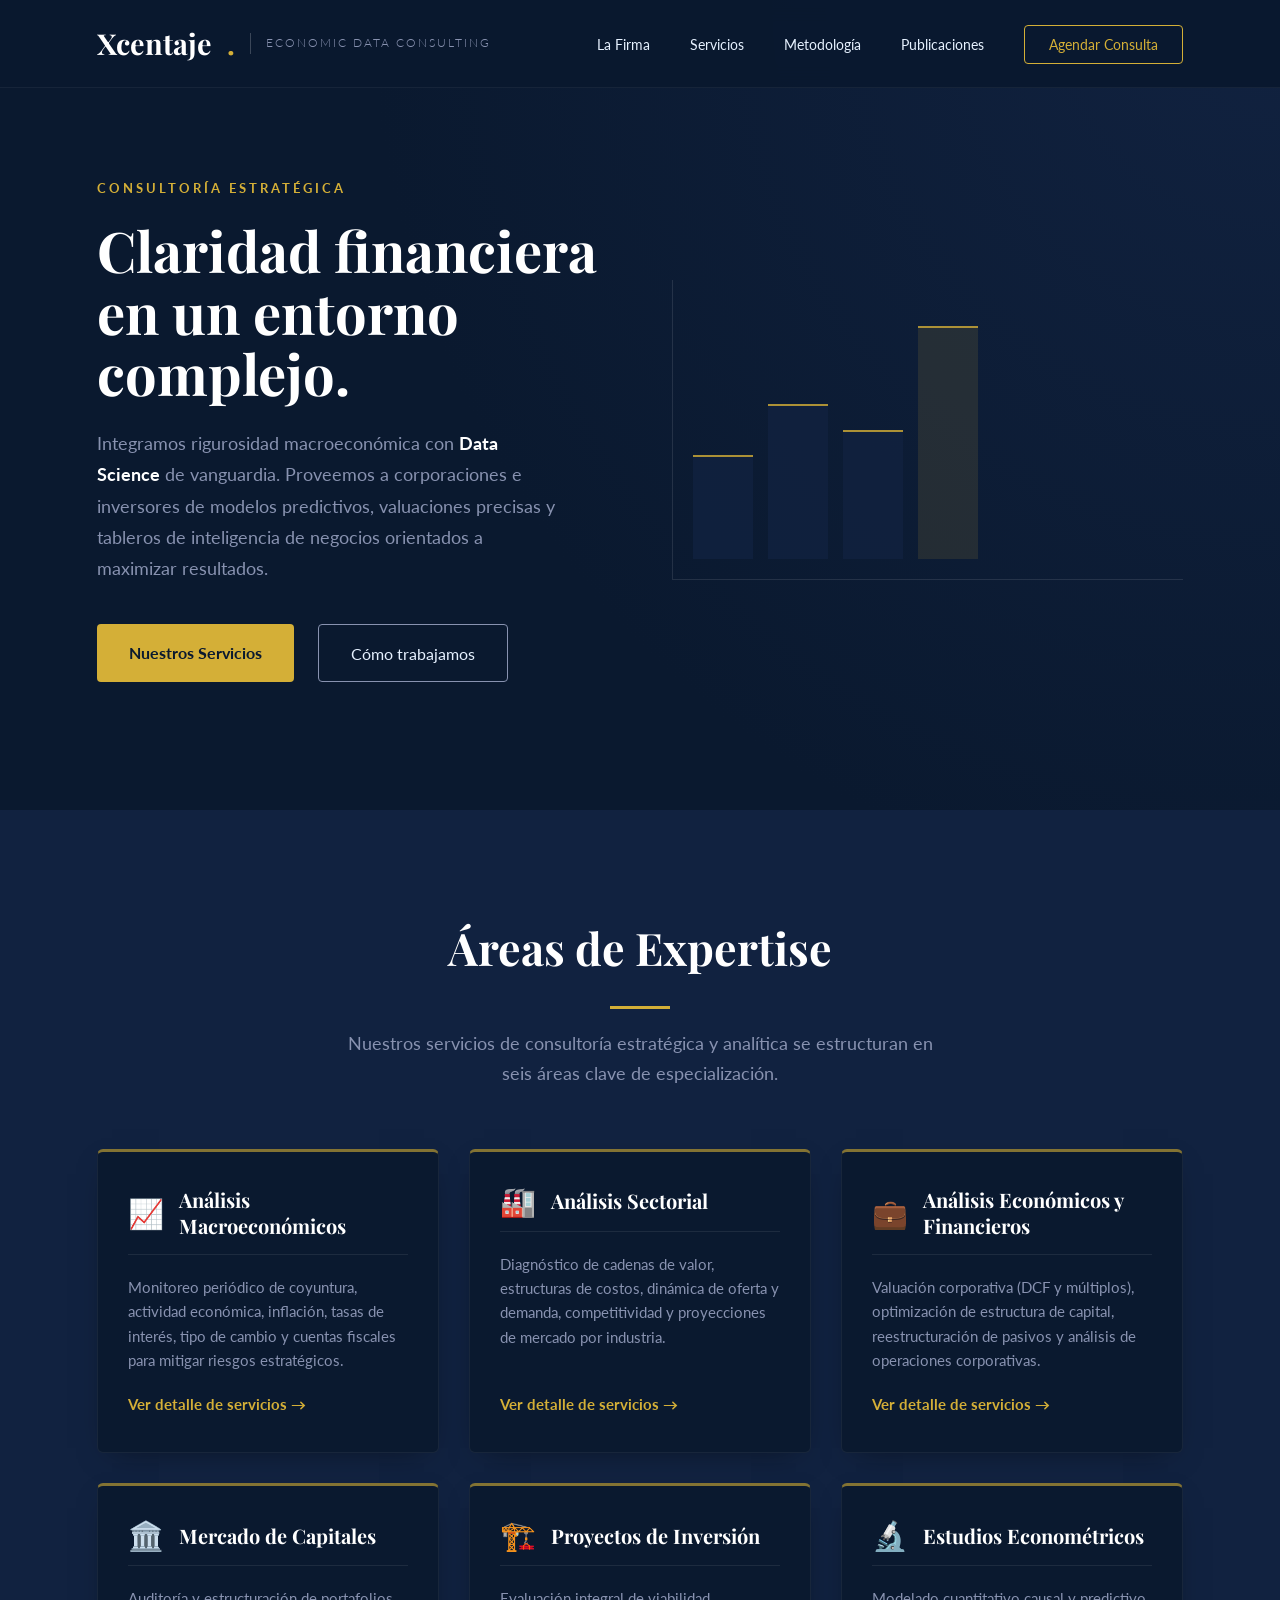
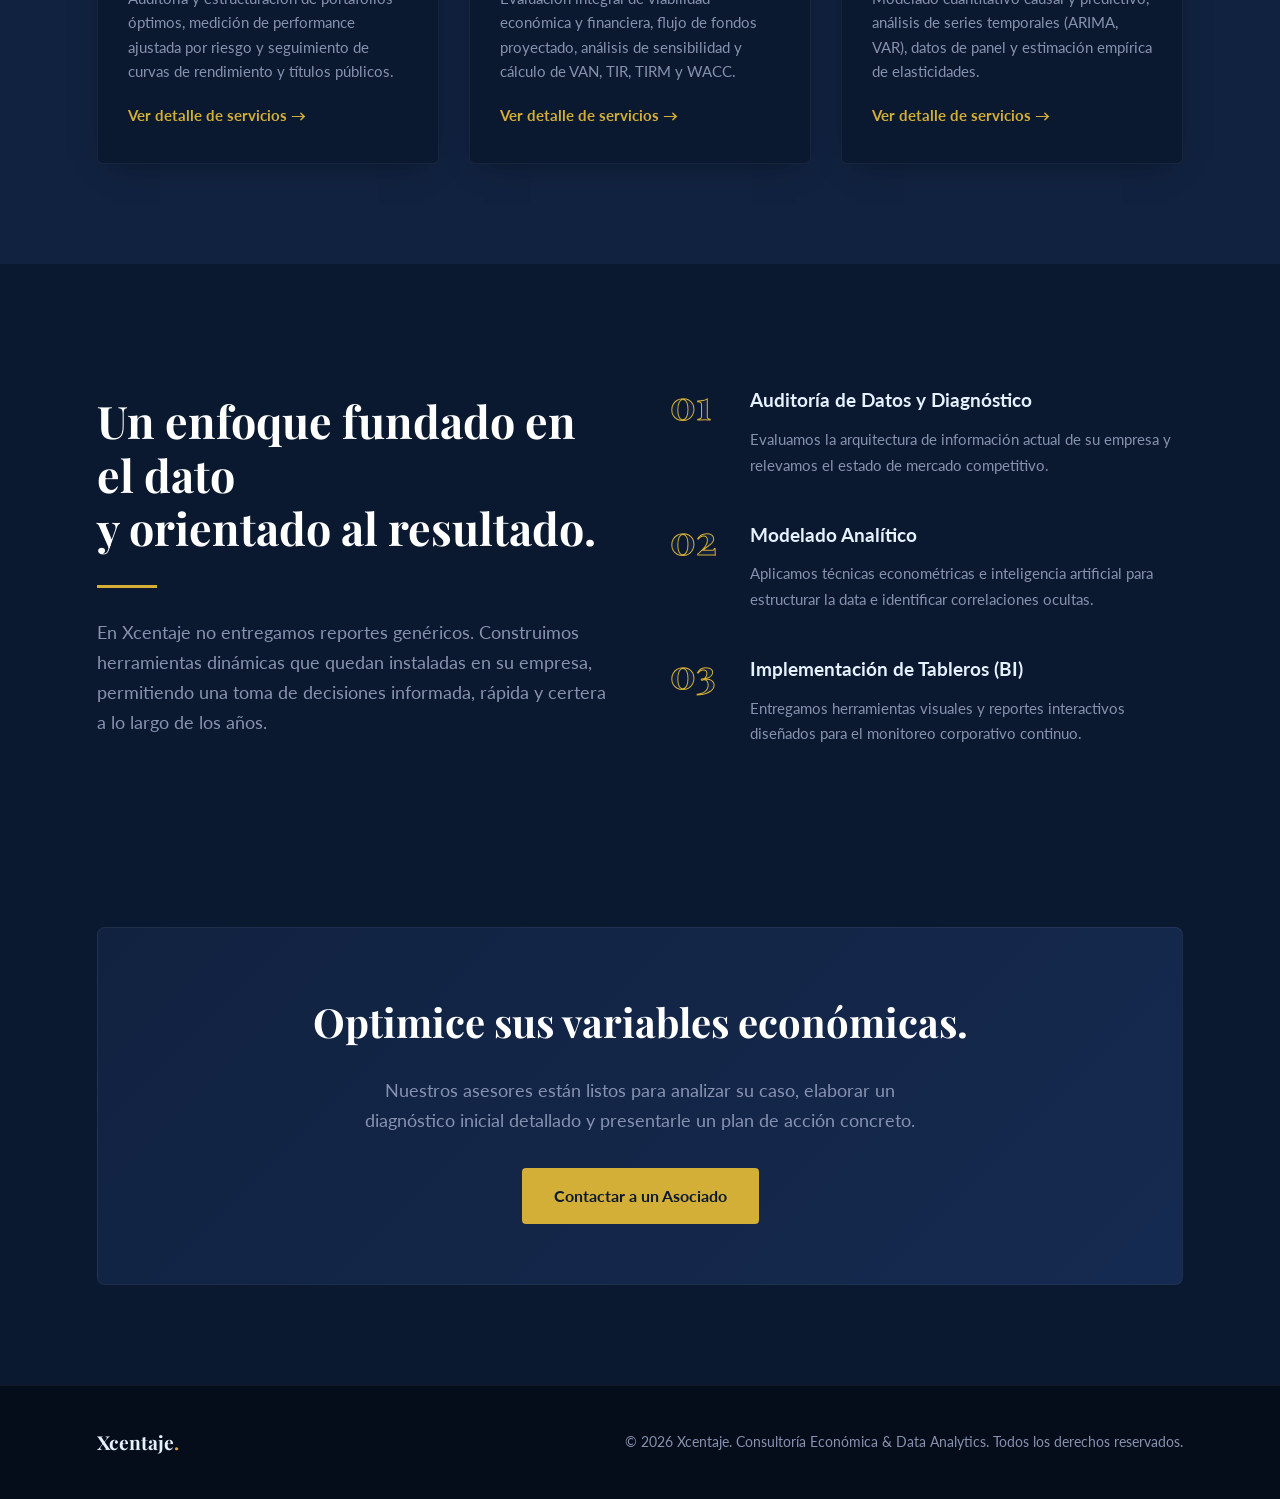
==== commit f20b267e: "Modularizar Areas de Expertise y agregar pagina detallada servicios.html con navegacion rapida" ====
--- a/index.html
+++ b/index.html
@@ -22,7 +22,7 @@
             </div>
             <ul class="nav-menu">
                 <li><a href="#firma">La Firma</a></li>
-                <li><a href="#expertise">Áreas de Expertise</a></li>
+                <li><a href="servicios.html">Servicios</a></li>
                 <li><a href="#metodologia">Metodología</a></li>
                 <li><a href="publicaciones.html">Publicaciones</a></li>
                 <li><a href="contacto.html" class="btn-gold">Agendar Consulta</a></li>
@@ -40,7 +40,7 @@
                     corporaciones e inversores de modelos predictivos, valuaciones precisas y tableros de inteligencia
                     de negocios orientados a maximizar resultados.</p>
                 <div class="hero-buttons">
-                    <a href="#expertise" class="btn-gold-solid">Nuestros Servicios</a>
+                    <a href="servicios.html" class="btn-gold-solid">Nuestros Servicios</a>
                     <a href="#metodologia" class="btn-outline-white">Cómo trabajamos</a>
                 </div>
             </div>
@@ -71,16 +71,8 @@
                         <div class="icon">📈</div>
                         <h3>Análisis Macroeconómicos</h3>
                     </div>
-                    <ul class="expertise-list">
-                        <li>Elaboración de informes de coyuntura económica.</li>
-                        <li>Estimación de indicadores de actividad, producto bruto interno, inversión, consumo, confianza de consumidores, oferta agregada y demanda agregada.</li>
-                        <li>Cálculo de nivel de precios e índices de precios, commodities, PC, IPM, ING, IPIM, tipo de cambio y tarifas de servicios públicos.</li>
-                        <li>Confección de informes monetarios, riesgo país, liquidez, reservas internacionales, depósitos, créditos y tasas de interés.</li>
-                        <li>Preparación de informes sobre finanzas públicas, estructura tributaria, presupuesto, recaudación, gasto público, deuda pública y otros.</li>
-                        <li>Realización de informes sobre sector externo, evolución del comercio exterior, aranceles, cuotas, barreras, balanza comercial, balanza de pagos y otros.</li>
-                        <li>Elaboración de informes sobre economía internacional, movilidad de capitales, regímenes cambiarios, integraciones económicas, organismos multilaterales y otros.</li>
-                        <li>Análisis de expectativas económicas regionales.</li>
-                    </ul>
+                    <p>Monitoreo periódico de coyuntura, actividad económica, inflación, tasas de interés, tipo de cambio y cuentas fiscales para mitigar riesgos estratégicos.</p>
+                    <a href="servicios.html#macro" class="btn-card-link">Ver detalle de servicios &rarr;</a>
                 </div>
 
                 <!-- Tarjeta 2: ANÁLISIS SECTORIAL -->
@@ -89,16 +81,8 @@
                         <div class="icon">🏭</div>
                         <h3>Análisis Sectorial</h3>
                     </div>
-                    <ul class="expertise-list">
-                        <li>Análisis, evaluación y proyección del escenario del sector a nivel local e internacional.</li>
-                        <li>Elaboración de informes sectoriales, características, procesos productivos, ubicación, proyecciones, expectativas y estudios de mercados.</li>
-                        <li>Realización de informes sobre la estructura de la oferta, producción, tecnología, capacidades instaladas, principales oferentes, proyecciones.</li>
-                        <li>Realización de informes sobre la estructura de la demanda, mercado interno, elasticidades, estructuras de mercado, importaciones, exportaciones, competitividad nacional e internacional, proyecciones.</li>
-                        <li>Estudio y análisis de los factores productivos requeridos, precios, disponibilidad, evolución.</li>
-                        <li>Cálculo de la estructura de costos, insumos, bienes intermedios, bienes finales, tendencias y similares, productividad y competitividad.</li>
-                        <li>Elaboración de informes de rentabilidad, evolución de precios, costos, cantidades, perspectivas y otros.</li>
-                        <li>Preparación de proyecciones de mercado, principales tendencias de consumos, ciclos de vida del producto, determinantes macroeconómicas de la demanda.</li>
-                    </ul>
+                    <p>Diagnóstico de cadenas de valor, estructuras de costos, dinámica de oferta y demanda, competitividad y proyecciones de mercado por industria.</p>
+                    <a href="servicios.html#sectorial" class="btn-card-link">Ver detalle de servicios &rarr;</a>
                 </div>
 
                 <!-- Tarjeta 3: ANÁLISIS ECONÓMICOS Y FINANCIEROS -->
@@ -107,16 +91,8 @@
                         <div class="icon">💼</div>
                         <h3>Análisis Económicos y Financieros</h3>
                     </div>
-                    <ul class="expertise-list">
-                        <li>Elaboración de informes sobre el sistema financiero local e internacional.</li>
-                        <li>Análisis de estructura de capital, adquisiciones, ventas y otros.</li>
-                        <li>Informe sobre valuación de empresas.</li>
-                        <li>Estudio de reestructuración de pasivos financieros y comerciales.</li>
-                        <li>Realización de informes sobre la factibilidad de alianzas y asociaciones estratégicas.</li>
-                        <li>Análisis de la estructura de financiamiento.</li>
-                        <li>Preparación de informes sobre conversión de deuda pública y privada.</li>
-                        <li>Evaluación de condiciones financieras de contrato y planes de inversión.</li>
-                    </ul>
+                    <p>Valuación corporativa (DCF y múltiplos), optimización de estructura de capital, reestructuración de pasivos y análisis de operaciones corporativas.</p>
+                    <a href="servicios.html#financiero" class="btn-card-link">Ver detalle de servicios &rarr;</a>
                 </div>
 
                 <!-- Tarjeta 4: MERCADO DE CAPITALES -->
@@ -125,14 +101,8 @@
                         <div class="icon">🏛️</div>
                         <h3>Mercado de Capitales</h3>
                     </div>
-                    <ul class="expertise-list">
-                        <li>Análisis de cartera de inversión.</li>
-                        <li>Análisis de política financiera para las decisiones de inversión.</li>
-                        <li>Evaluación de la performance de portafolios.</li>
-                        <li>Estudio de indicadores macroeconómicos determinantes.</li>
-                        <li>Informe sobre la evolución de títulos públicos.</li>
-                        <li>Elaboración de informe sobre el proceso de planeamiento financiero para la selección de cartera y armado del portafolio óptimo.</li>
-                    </ul>
+                    <p>Auditoría y estructuración de portafolios óptimos, medición de performance ajustada por riesgo y seguimiento de curvas de rendimiento y títulos públicos.</p>
+                    <a href="servicios.html#capitales" class="btn-card-link">Ver detalle de servicios &rarr;</a>
                 </div>
 
                 <!-- Tarjeta 5: PROYECTOS DE INVERSIÓN -->
@@ -141,14 +111,8 @@
                         <div class="icon">🏗️</div>
                         <h3>Proyectos de Inversión</h3>
                     </div>
-                    <ul class="expertise-list">
-                        <li>Estudio y análisis de oferta, demanda y estructura de mercado.</li>
-                        <li>Estudio de tecnología, localización, abastecimiento de insumos nacionales e importados, externalidades y otros.</li>
-                        <li>Análisis de riesgos y análisis de sensibilidad.</li>
-                        <li>Evaluación de opciones de financiamiento.</li>
-                        <li>Evaluación económica y financiera del proyecto, ingresos y egresos, flujo de fondos proyectado.</li>
-                        <li>Cálculo del Valor Actual Neto (VAN), Tasa Interna de Retorno (TIR), Tasa Interna de Retorno Modificada (TIRM) y Costo de Capital Medio Ponderado (WACC).</li>
-                    </ul>
+                    <p>Evaluación integral de viabilidad económica y financiera, flujo de fondos proyectado, análisis de sensibilidad y cálculo de VAN, TIR, TIRM y WACC.</p>
+                    <a href="servicios.html#proyectos" class="btn-card-link">Ver detalle de servicios &rarr;</a>
                 </div>
 
                 <!-- Tarjeta 6: ESTUDIOS ECONOMÉTRICOS -->
@@ -157,13 +121,8 @@
                         <div class="icon">🔬</div>
                         <h3>Estudios Econométricos</h3>
                     </div>
-                    <ul class="expertise-list">
-                        <li>Diseño y estimación de modelos econométricos aplicados.</li>
-                        <li>Análisis cuantitativo avanzado de series temporales y datos de panel.</li>
-                        <li>Modelos predictivos y pronósticos de variables macroeconómicas y microeconómicas.</li>
-                        <li>Evaluación de impacto, relaciones causales y estimación de elasticidades.</li>
-                        <li>Pruebas de hipótesis e inferencia estadística para la toma de decisiones estratégicas.</li>
-                    </ul>
+                    <p>Modelado cuantitativo causal y predictivo, análisis de series temporales (ARIMA, VAR), datos de panel y estimación empírica de elasticidades.</p>
+                    <a href="servicios.html#econometria" class="btn-card-link">Ver detalle de servicios &rarr;</a>
                 </div>
             </div>
         </div>
--- a/style.css
+++ b/style.css
@@ -336,6 +336,30 @@
     line-height: 1.3;
 }
 
+.card-expertise p {
+    color: var(--text-muted);
+    font-size: 0.95rem;
+    line-height: 1.6;
+    margin-bottom: 20px;
+}
+
+.btn-card-link {
+    margin-top: auto;
+    color: var(--gold);
+    text-decoration: none;
+    font-size: 0.92rem;
+    font-weight: 700;
+    display: inline-flex;
+    align-items: center;
+    gap: 6px;
+    transition: all 0.2s ease;
+}
+
+.btn-card-link:hover {
+    color: var(--gold-hover);
+    gap: 10px;
+}
+
 .expertise-list {
     list-style: none;
     padding: 0;
